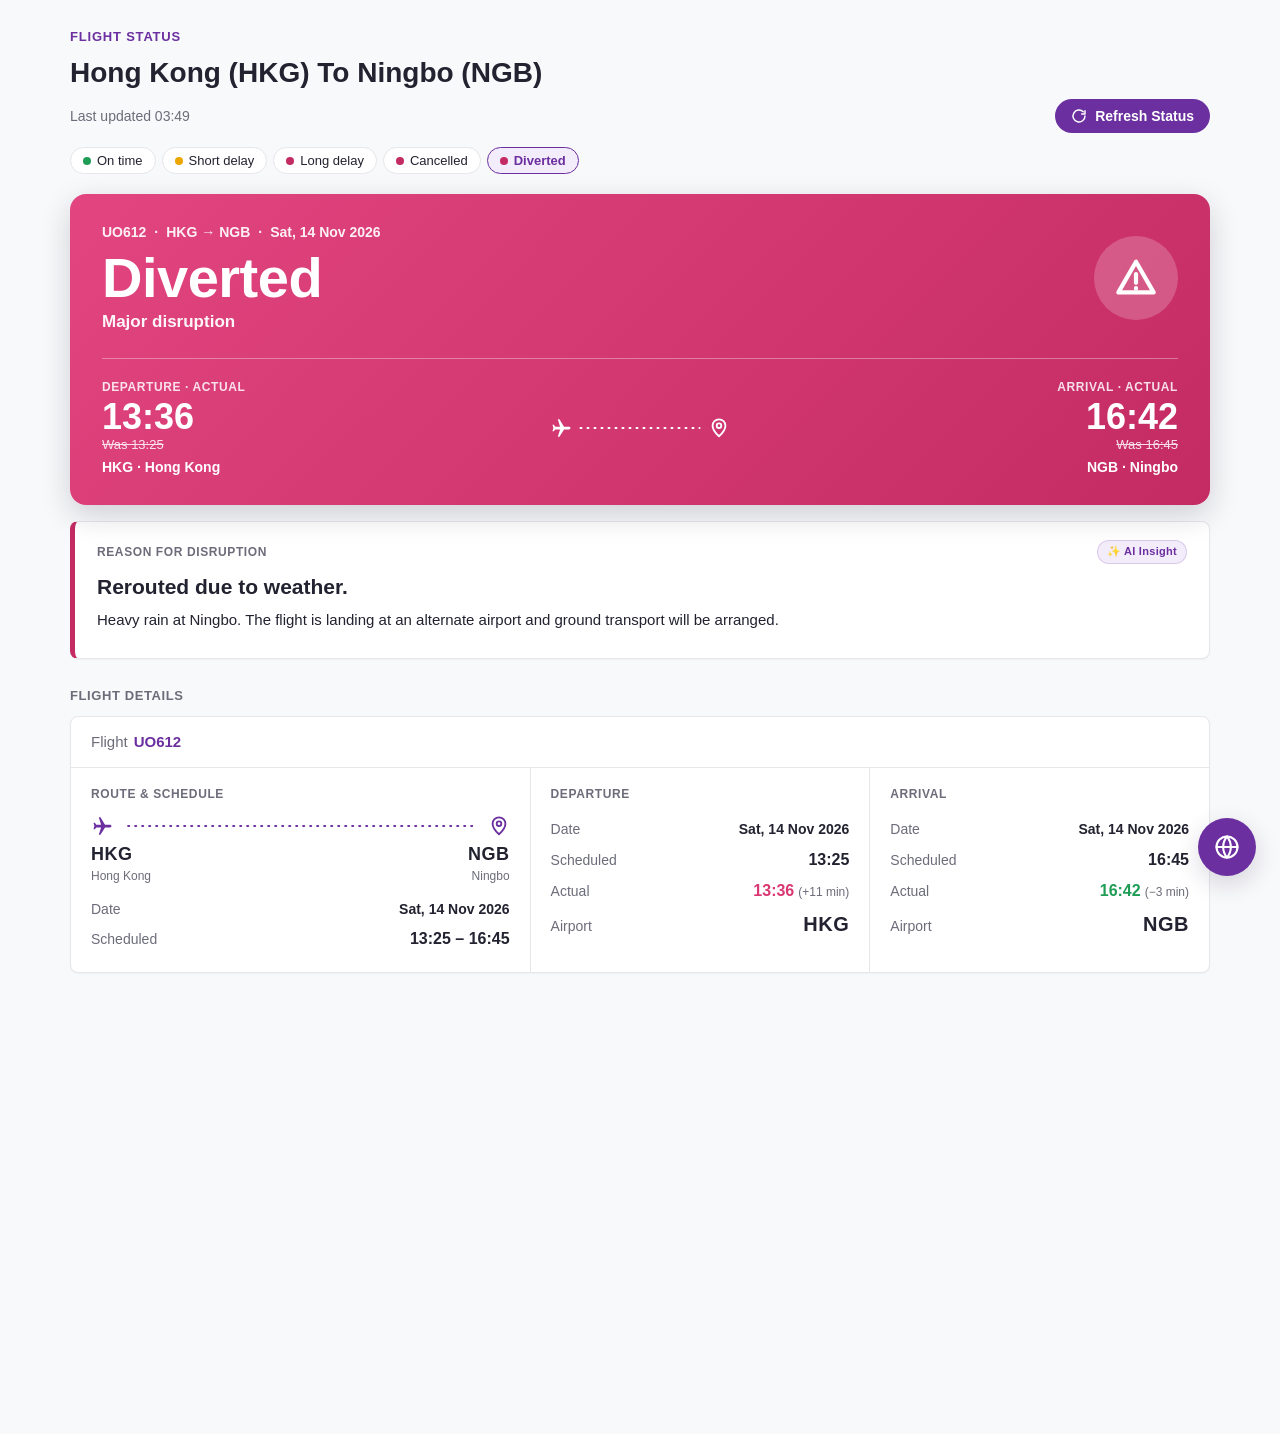
==== index.html @ 9e94ff47 "Publish prototype on GitHub Pages: live demo link, fixed stylesheet path, .nojekyll" ====
<!DOCTYPE html>
<html lang="en">
<head>
  <meta charset="UTF-8" />
  <meta name="viewport" content="width=device-width, initial-scale=1.0" />
  <title>Flight Status | HK Express (Hackathon Prototype)</title>
  <!--
    Entry point for VS Code "Live Server" (Go Live) and GitHub Pages.
    The prototype itself lives in "UI Passenger/index.html".
    The folder name contains a space, so it is URL-encoded as UI%20Passenger.
  -->
  <meta http-equiv="refresh" content="0; url=UI%20Passenger/index.html" />
  <link rel="canonical" href="UI%20Passenger/index.html" />
  <link rel="icon" href="data:image/svg+xml,%3Csvg xmlns='http://www.w3.org/2000/svg' viewBox='0 0 100 100'%3E%3Crect width='100' height='100' rx='22' fill='%236b2fa0'/%3E%3Ctext x='50' y='67' font-family='Arial,Helvetica,sans-serif' font-size='46' font-weight='bold' text-anchor='middle' fill='white'%3EUO%3C/text%3E%3C/svg%3E" />
  <script>
    window.location.replace('UI%20Passenger/index.html');
  </script>
  <style>
    body { font-family: -apple-system, BlinkMacSystemFont, "Segoe UI", Roboto, Arial, sans-serif; margin: 0; padding: 48px 24px; background: #f8f9fa; color: #222230; text-align: center; }
    a { color: #6b2fa0; }
  </style>
</head>
<body>
  <p>Opening the flight status prototype…</p>
  <p><a href="UI%20Passenger/index.html">Continue to Flight Status</a></p>
</body>
</html>
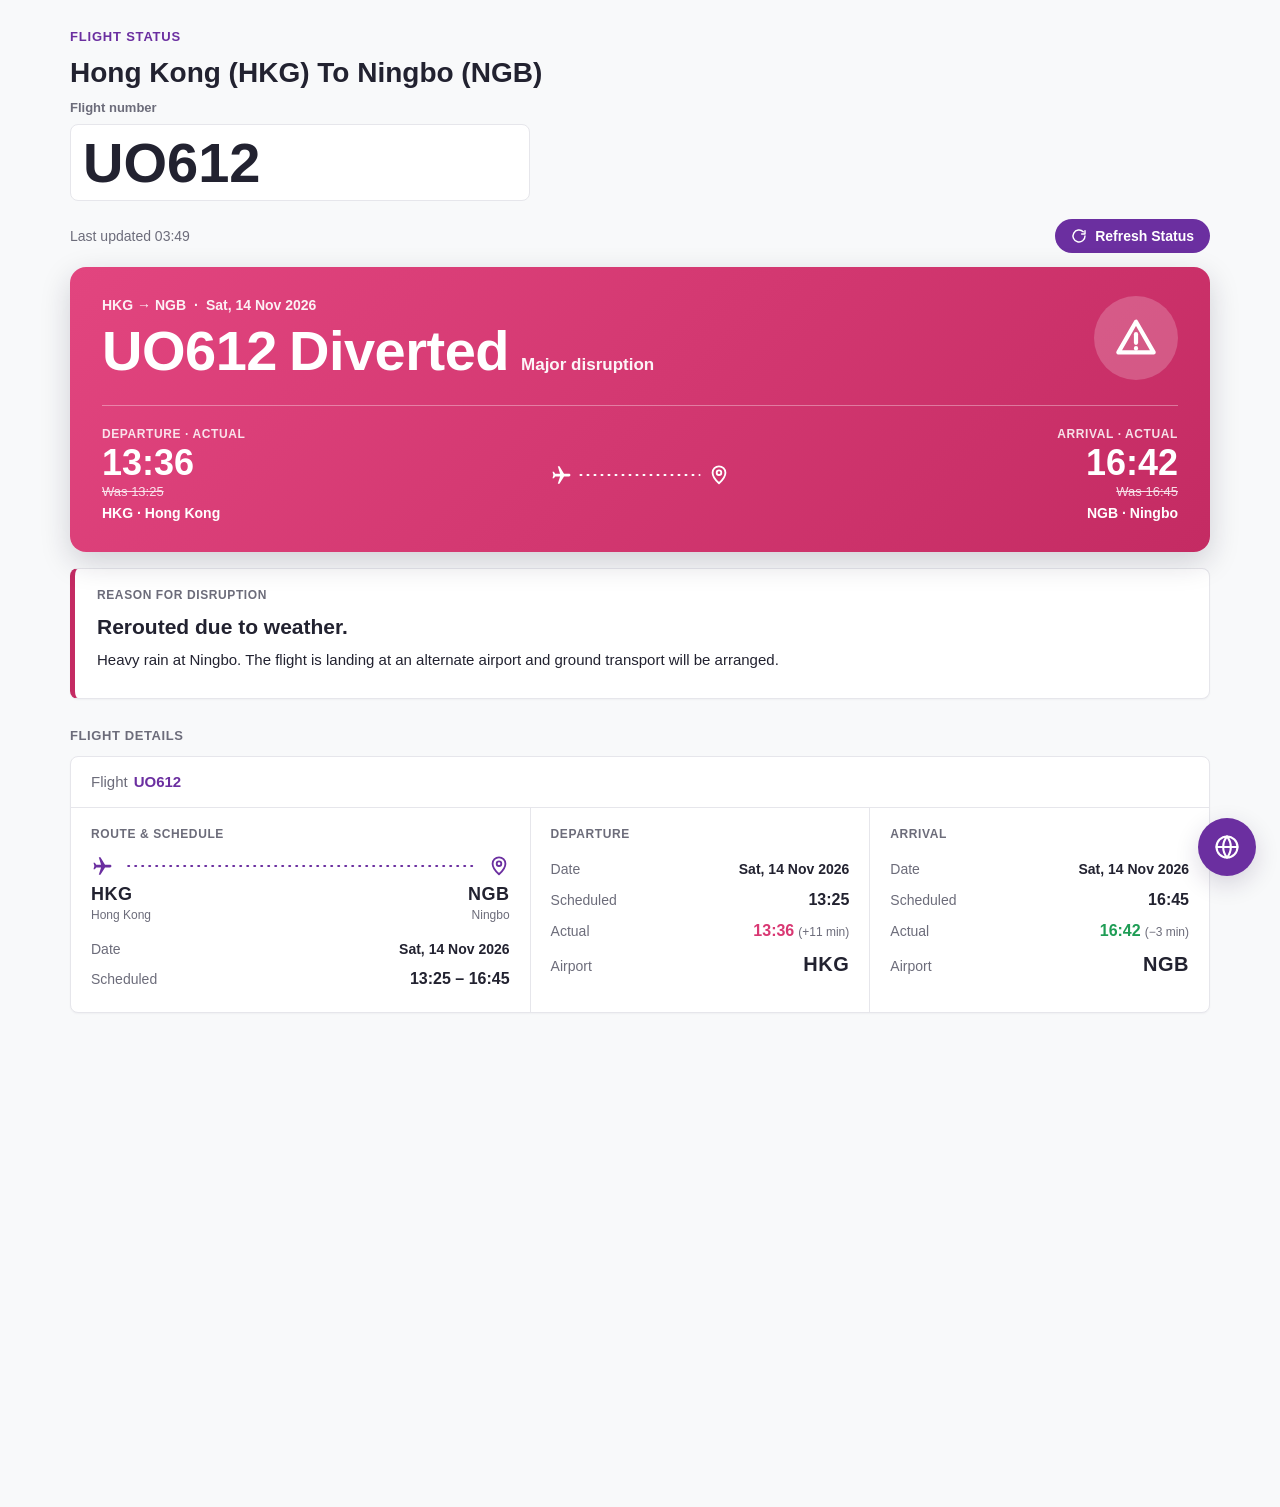
==== commit 34e9618c: "Big change" ====
--- a/index.html
+++ b/index.html
@@ -23,5 +23,6 @@
 <body>
   <p>Opening the flight status prototype…</p>
   <p><a href="UI%20Passenger/index.html">Continue to Flight Status</a></p>
+  <p><a href="UI%20Controller/index.html">Open the IOC Controller</a></p>
 </body>
 </html>
